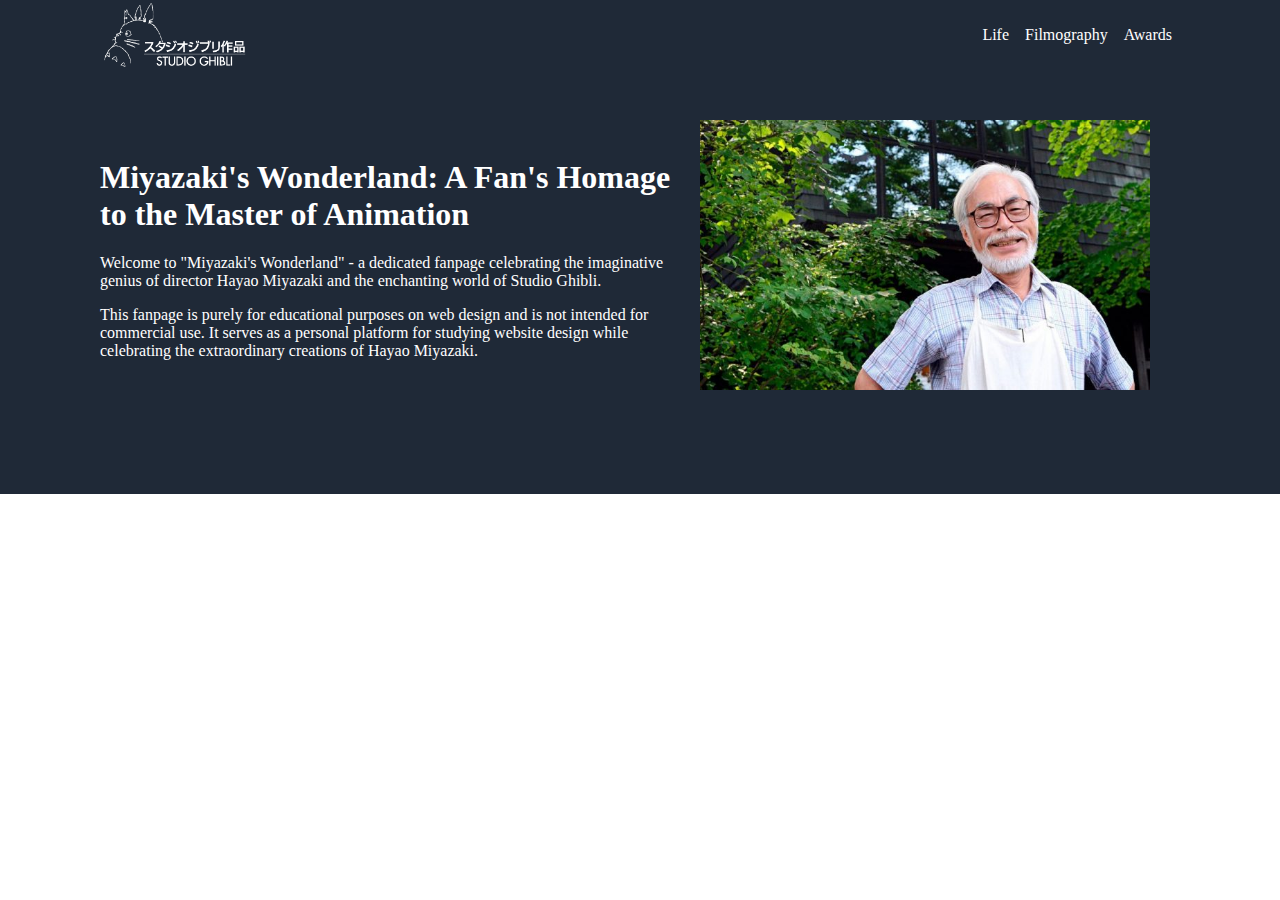
==== src/index.html @ a6648bbf "html and css for header and introduction" ====
<!DOCTYPE html>
<html lang="en">
<head>
    <meta charset="UTF-8">
    <meta name="viewport" content="width=device-width, initial-scale=1.0">
    <link rel="stylesheet" href="style.css">
    <title>Miyazaki's Wonderland</title>
</head>
<body>
    <div class="header">
        <img class="logo" src="../images/ghibli_logo.png" alt="Logo of studio ghibli">
        <div class="header-links">
            <li><a href="#">Life</a></li>
            <li><a href="#">Filmography</a></li>
            <li><a href="#">Awards</a></li>
        </div>
    </div>

    <div class="introduction">
        <div class="introduction-text">
            <h1>Miyazaki's Wonderland: A Fan's Homage to the Master of Animation</h1>
            <p>Welcome to "Miyazaki's Wonderland" - a dedicated fanpage celebrating the imaginative genius of director Hayao Miyazaki and the enchanting world of Studio Ghibli.</p>
            <p>This fanpage is purely for educational purposes on web design and is not intended for commercial use. It serves as a personal platform for studying website design while celebrating the extraordinary creations of Hayao Miyazaki.</p>            
        </div>
        <div class="introduction-picture">
            <img class="miyazaki-picture" src="../images/hayao_miyazaki.jpeg" alt="Picture of Hayao Miyazaki">
        </div>
    </div>

</body>
</html>
---- src/style.css ----
* {
    font-family: 'Roboto';
}

body {
    margin: 0;
}
.logo {
    width: 150px;
    color: white;
}

.header , .introduction {
    padding: 0px 100px
}

.header {
    display: flex;
    justify-content: space-between;
    align-items: center;
    background: #1f2937;
    padding-bottom: 50px;
}

.header-links {
    display: flex;
    list-style-type: none;
    margin: 0;
    padding: 0;
}

.header-links a {
    color: white;
    text-decoration: none;
    padding: 8px;
}

.introduction {
    display: flex;
    background: #1f2937;
    align-items: center;
    padding-bottom: 100px;
}

.introduction h1,p {
    color: white;
    width: 600px;
}

.miyazaki-picture {
    width: 450px;    
}
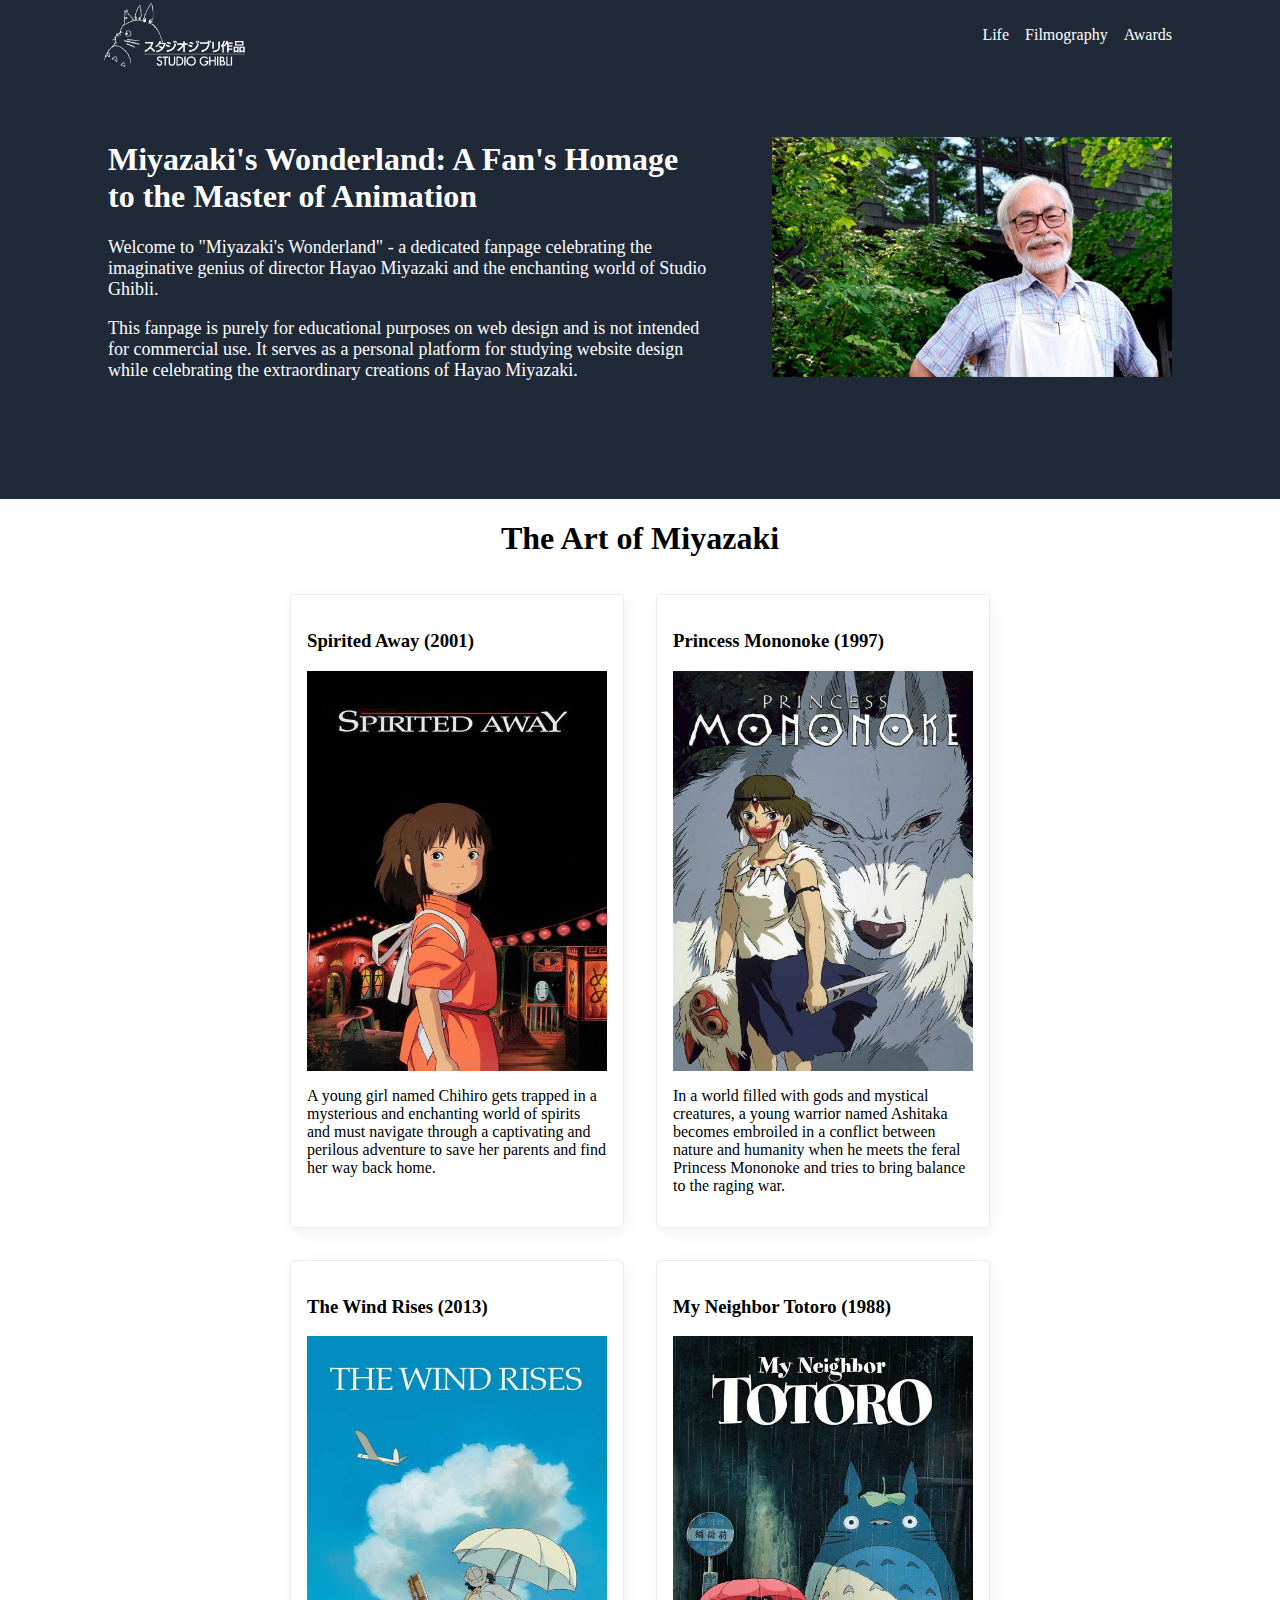
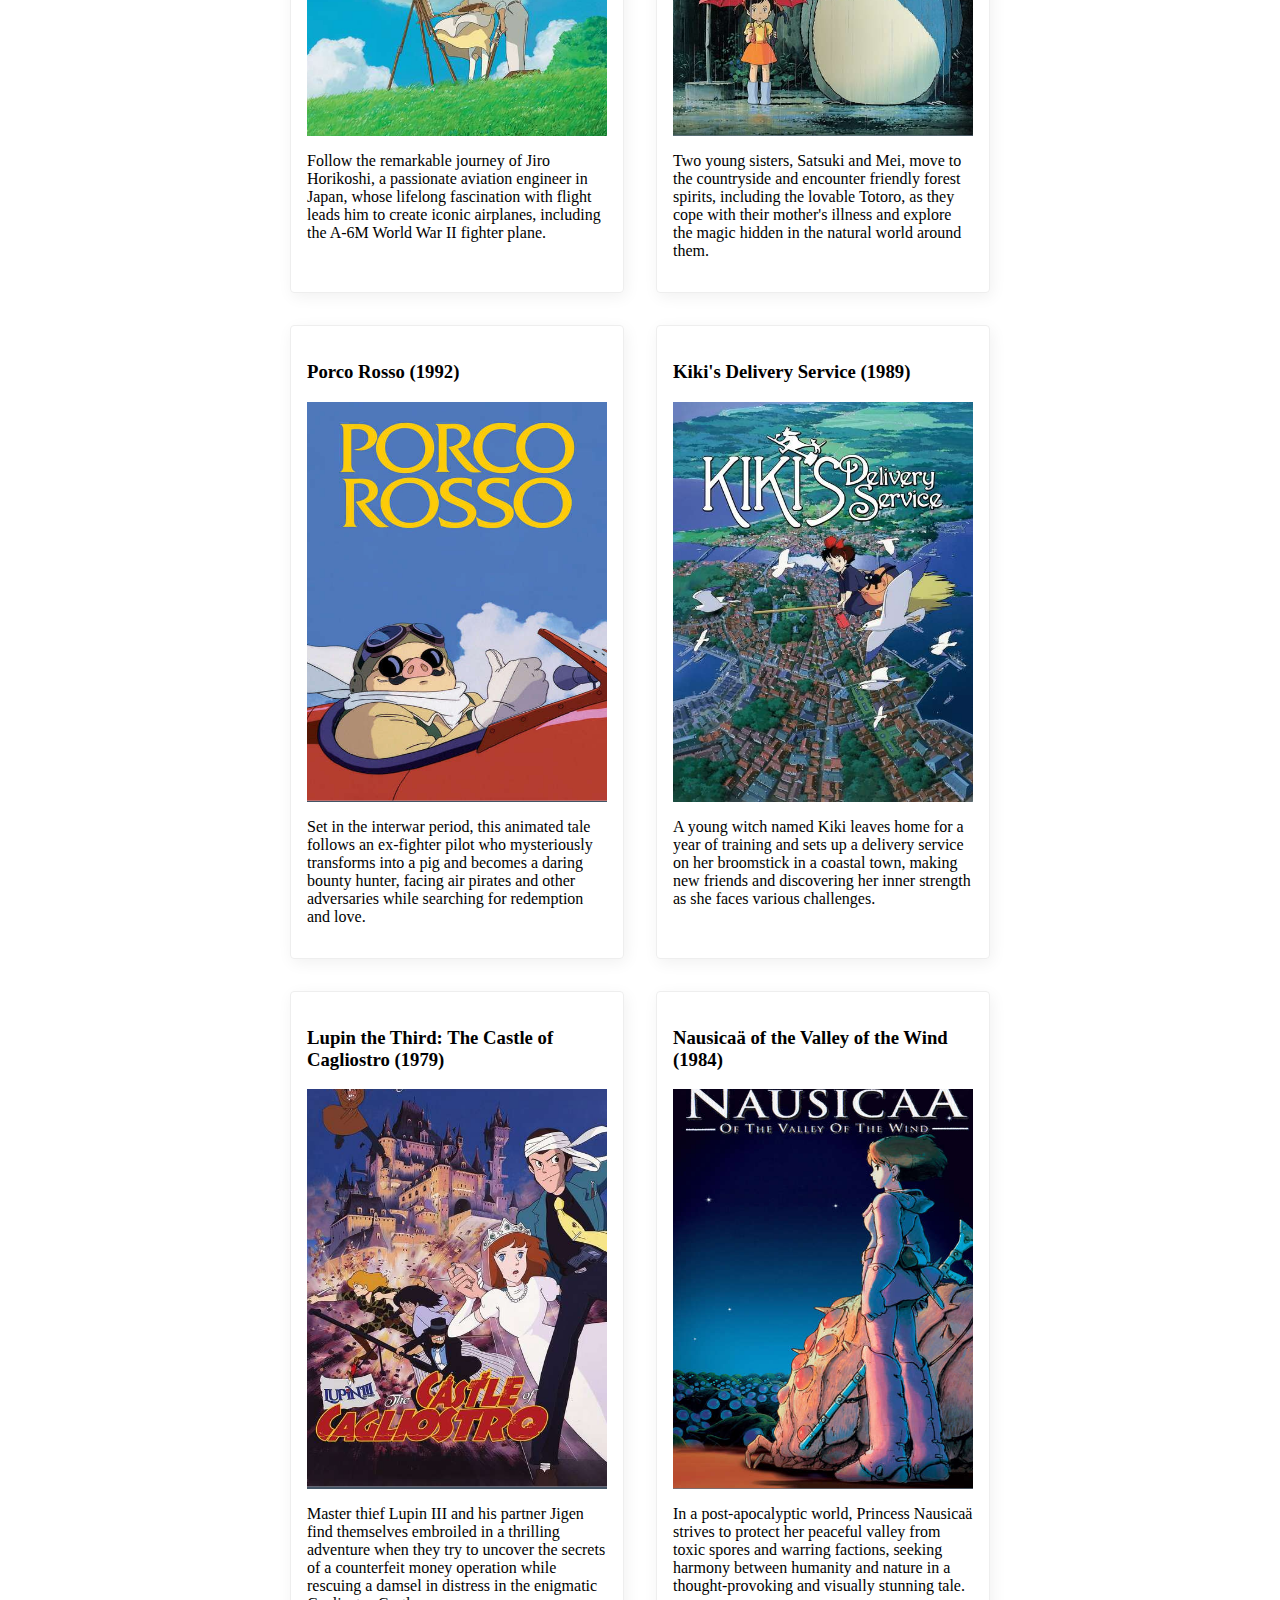
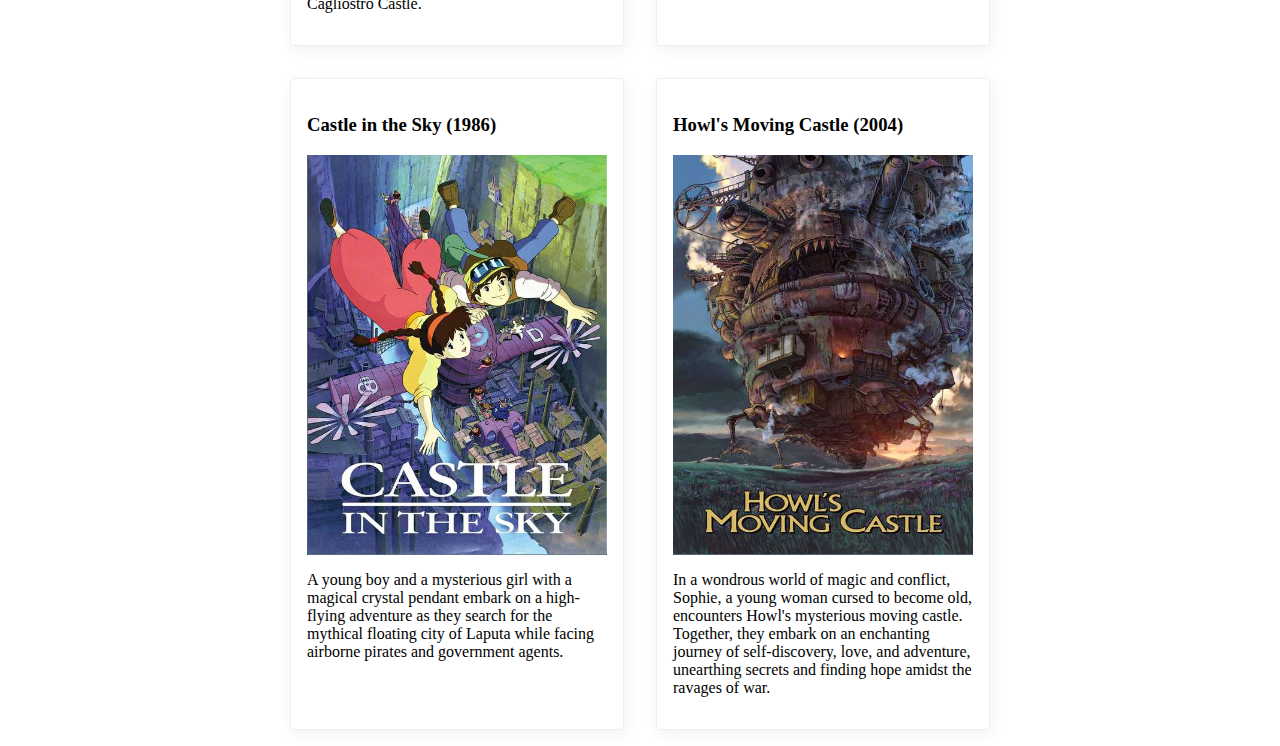
==== commit df045b3e: "Added movie showcase to page" ====
--- a/src/index.html
+++ b/src/index.html
@@ -27,5 +27,61 @@
         </div>
     </div>
 
+    <div class="content">
+        <h1>The Art of Miyazaki</h1>
+        <div class="movies">
+            <div class="movie-card">
+                <h3>Spirited Away (2001)</h3>
+                <img class="movie-poster" src="../images/spirited_away.png" alt="movie poster for Spirited Away">
+                <p>A young girl named Chihiro gets trapped in a mysterious and enchanting world of spirits and must navigate through a captivating and perilous adventure to save her parents and find her way back home.</p>
+            </div>
+            <div class="movie-card">
+                <h3>Princess Mononoke (1997)</h3>
+                <img class="movie-poster" src="../images/mononoke.png" alt="movie poster for Princess Mononoke">
+                <p>In a world filled with gods and mystical creatures, a young warrior named Ashitaka becomes embroiled in a conflict between nature and humanity when he meets the feral Princess Mononoke and tries to bring balance to the raging war.</p>
+            </div>
+            <div class="movie-card">
+                <h3>The Wind Rises (2013)</h3>
+                <img class="movie-poster" src="../images/wind_rises.png" alt="movie poster for The Wind Rises">
+                <p>Follow the remarkable journey of Jiro Horikoshi, a passionate aviation engineer in Japan, whose lifelong fascination with flight leads him to create iconic airplanes, including the A-6M World War II fighter plane.</p>
+            </div>
+        
+            <div class="movie-card">
+                <h3>My Neighbor Totoro (1988)</h3>
+                <img class="movie-poster" src="../images/totoro.png" alt="movie poster for My Neighbor Totoro">
+                <p>Two young sisters, Satsuki and Mei, move to the countryside and encounter friendly forest spirits, including the lovable Totoro, as they cope with their mother's illness and explore the magic hidden in the natural world around them.</p>
+            </div>
+            <div class="movie-card">
+                <h3>Porco Rosso (1992)</h3>
+                <img class="movie-poster" src="../images/porco_rosso.png" alt="movie poster for Porco Rosso">
+                <p>Set in the interwar period, this animated tale follows an ex-fighter pilot who mysteriously transforms into a pig and becomes a daring bounty hunter, facing air pirates and other adversaries while searching for redemption and love.</p>
+            </div>
+            <div class="movie-card">
+                <h3>Kiki's Delivery Service (1989)</h3>
+                <img class="movie-poster" src="../images/kiki.png" alt="movie poster for Kiki's Delivery Service">
+                <p>A young witch named Kiki leaves home for a year of training and sets up a delivery service on her broomstick in a coastal town, making new friends and discovering her inner strength as she faces various challenges.</p>
+            </div>
+            <div class="movie-card">
+                <h3>Lupin the Third: The Castle of Cagliostro (1979)</h3>
+                <img class="movie-poster" src="../images/lupin.png" alt="movie poster for Lupin the Third: The Castle of Cagliostro">
+                <p>Master thief Lupin III and his partner Jigen find themselves embroiled in a thrilling adventure when they try to uncover the secrets of a counterfeit money operation while rescuing a damsel in distress in the enigmatic Cagliostro Castle.</p>
+            </div>
+            <div class="movie-card">
+                <h3>Nausicaä of the Valley of the Wind (1984)</h3>
+                <img class="movie-poster" src="../images/nausciaa.png" alt="movie poster for Nausicaä of the Valley of the Wind">
+                <p>In a post-apocalyptic world, Princess Nausicaä strives to protect her peaceful valley from toxic spores and warring factions, seeking harmony between humanity and nature in a thought-provoking and visually stunning tale.</p>
+            </div>
+            <div class="movie-card">
+                <h3>Castle in the Sky (1986)</h3>
+                <img class="movie-poster" src="../images/castle_sky.png" alt="movie poster for Castle in the Sky">
+                <p>A young boy and a mysterious girl with a magical crystal pendant embark on a high-flying adventure as they search for the mythical floating city of Laputa while facing airborne pirates and government agents.</p>
+            </div>
+            <div class="movie-card">
+                <h3>Howl's Moving Castle (2004)</h3>
+                <img class="movie-poster" src="../images/howls_castle.png" alt="movie poster for Howl's Moving Castle">
+                <p>In a wondrous world of magic and conflict, Sophie, a young woman cursed to become old, encounters Howl's mysterious moving castle. Together, they embark on an enchanting journey of self-discovery, love, and adventure, unearthing secrets and finding hope amidst the ravages of war.</p>
+            </div>
+        </div>   
+    </div>
 </body>
 </html>--- a/src/style.css
+++ b/src/style.css
@@ -10,7 +10,7 @@
     color: white;
 }
 
-.header , .introduction {
+.header , .introduction, .content, .movies {
     padding: 0px 100px
 }
 
@@ -38,15 +38,48 @@
 .introduction {
     display: flex;
     background: #1f2937;
+    justify-content: center;
     align-items: center;
     padding-bottom: 100px;
+    gap: 64px;
 }
 
-.introduction h1,p {
+.introduction h1, .introduction p {
     color: white;
     width: 600px;
 }
 
+.introduction p {
+    font-size: 18px;
+}
+
 .miyazaki-picture {
-    width: 450px;    
+    width: 400px;    
+}
+
+.content {
+    display: flex;
+    flex-direction: column;
+    align-items: center;
+}
+
+.movies {
+    display: flex;
+    flex-wrap: wrap;
+    justify-content: center;
+}
+
+.movie-card {    
+    border: 1px solid #eee;
+    box-shadow: 2px 4px 16px rgba(0,0,0,.06);
+    border-radius: 4px;
+    width: 300px;
+    padding: 16px;
+    margin: 16px;
+    display: flex;
+    flex-direction: column;
+}
+
+.movie-poster {
+    height: 400px;
 }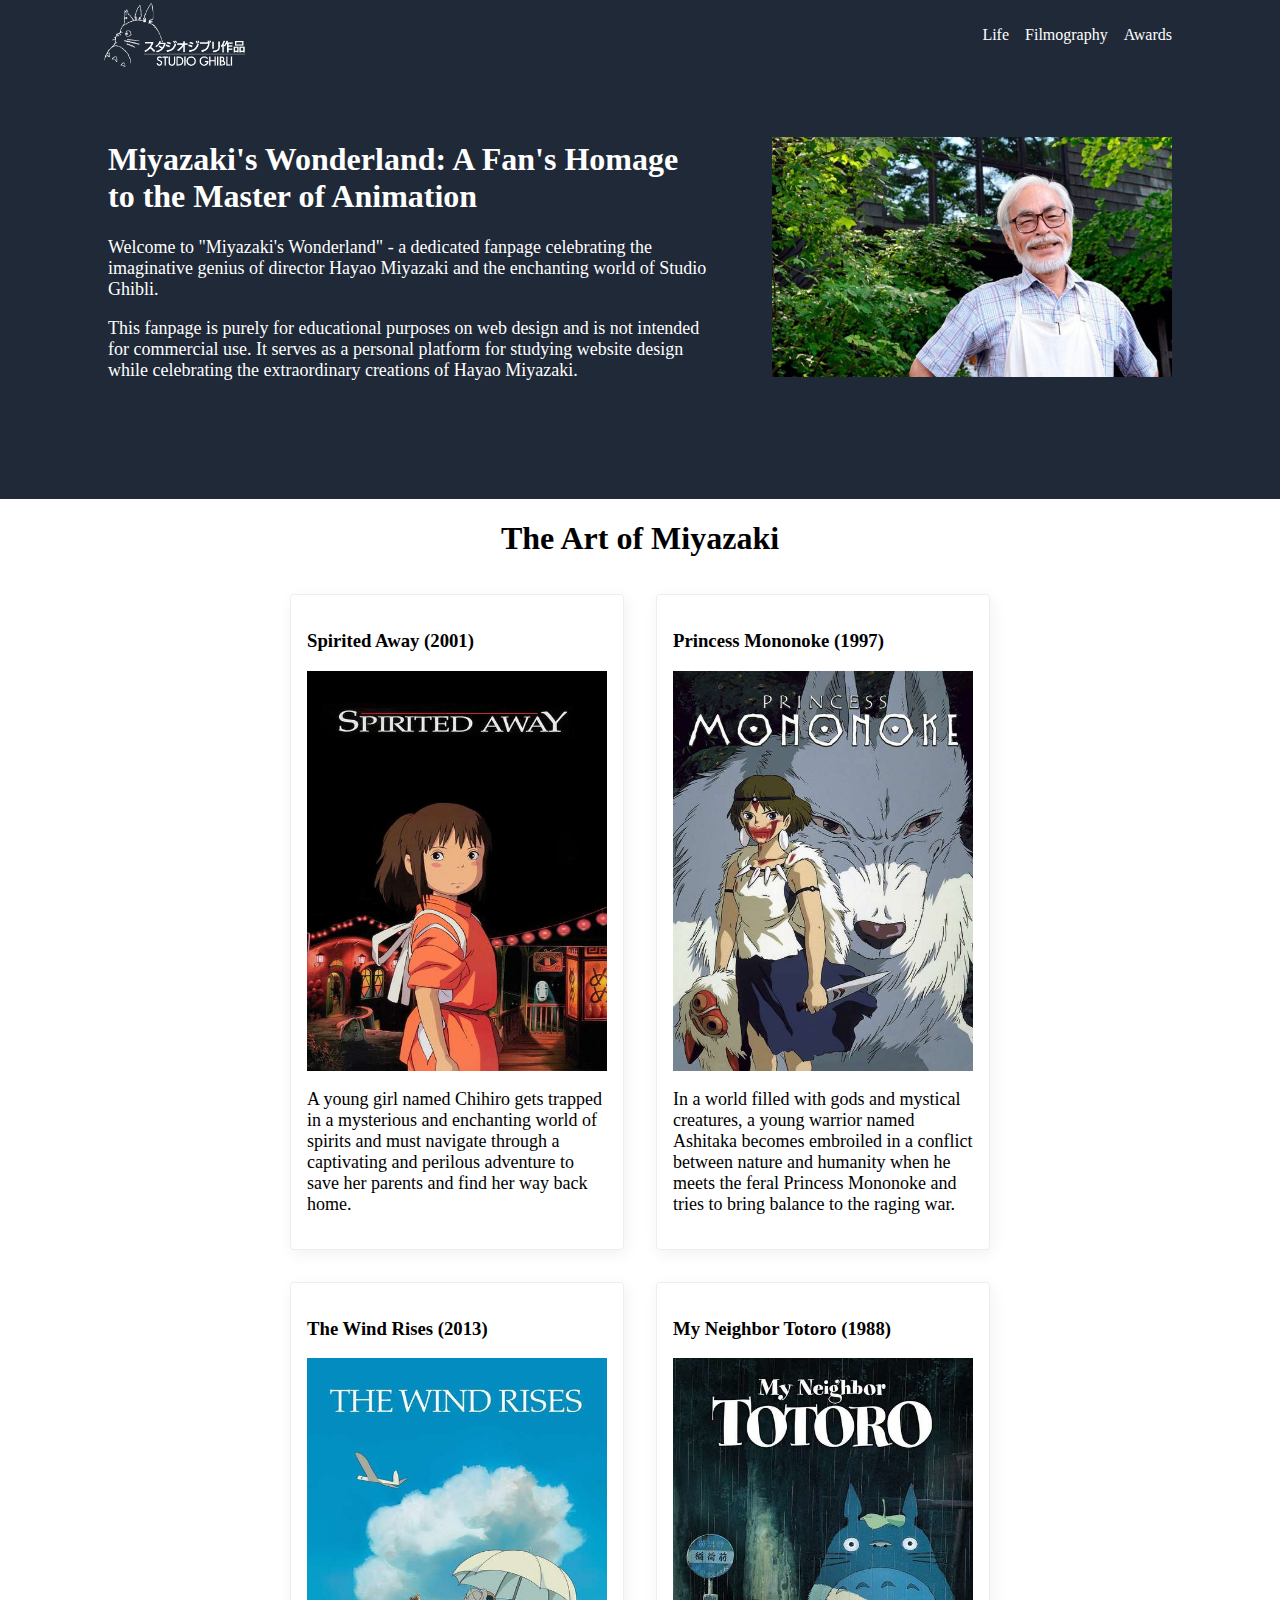
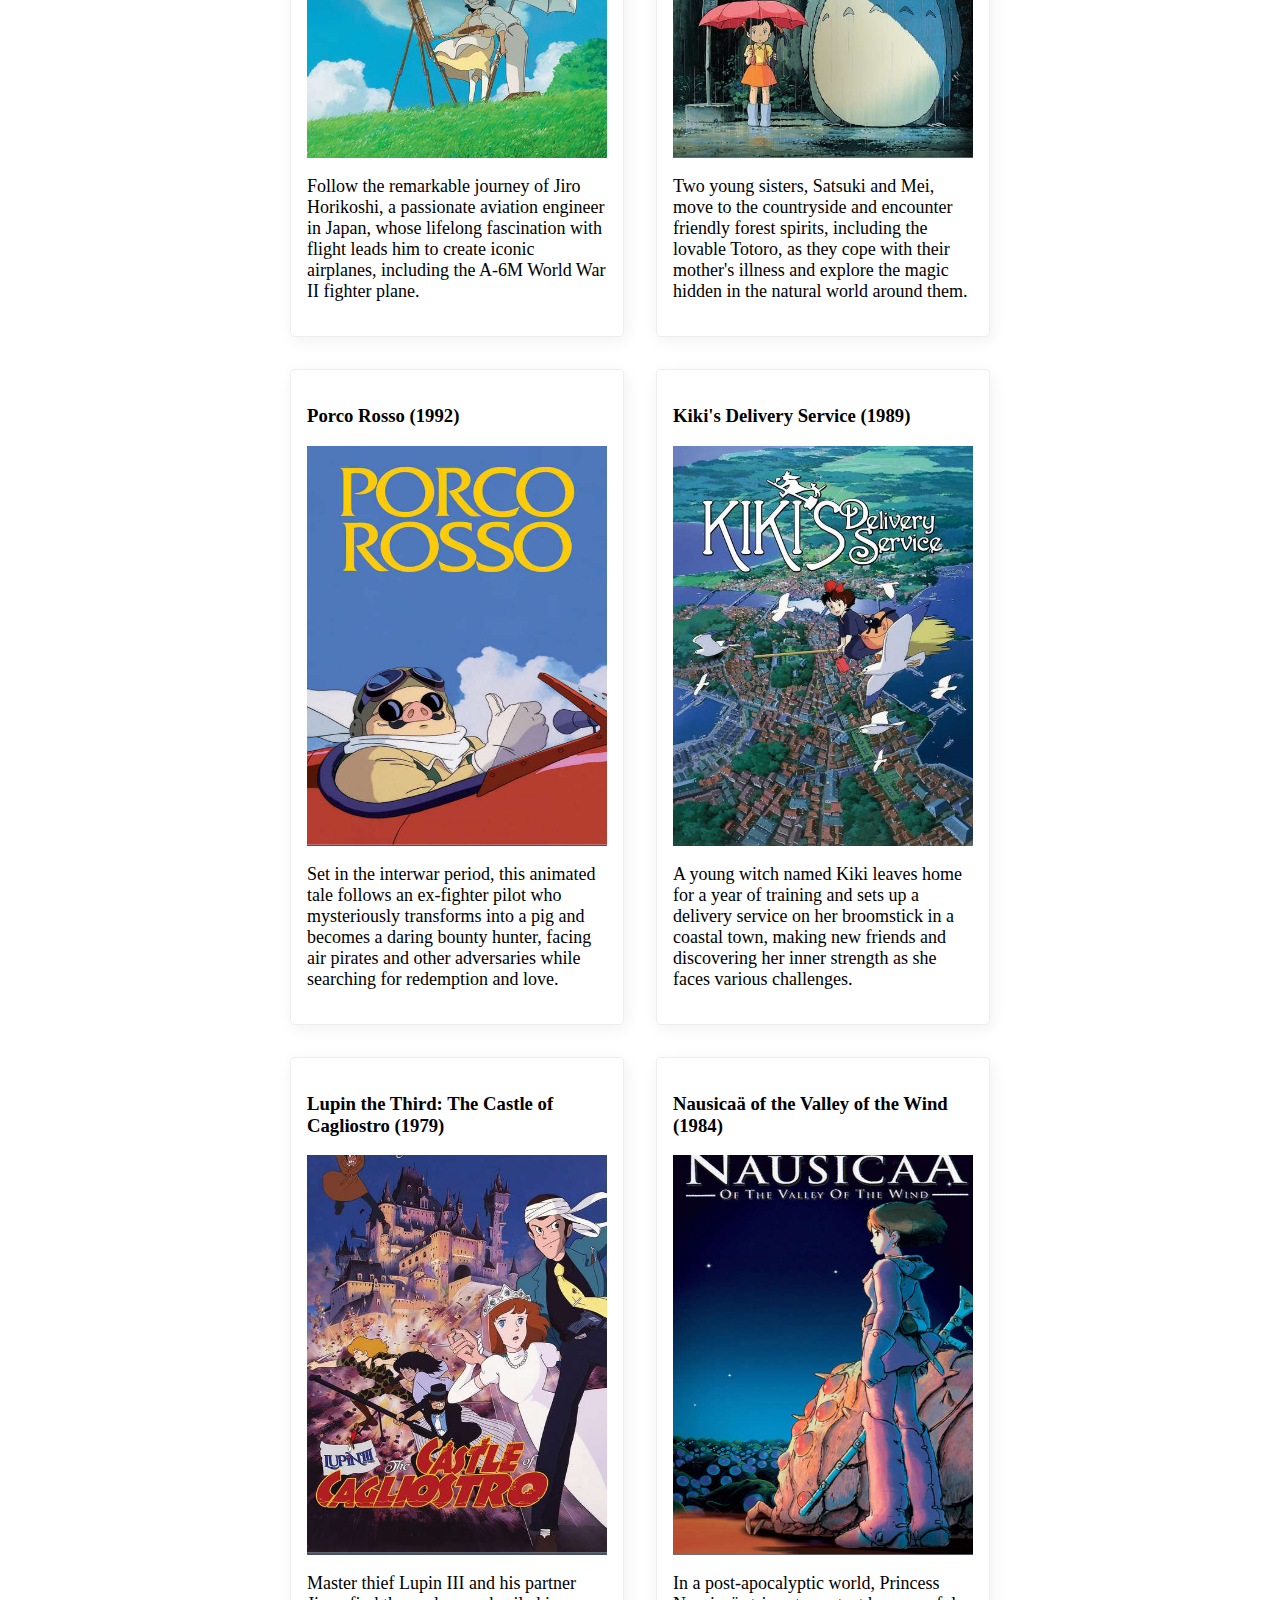
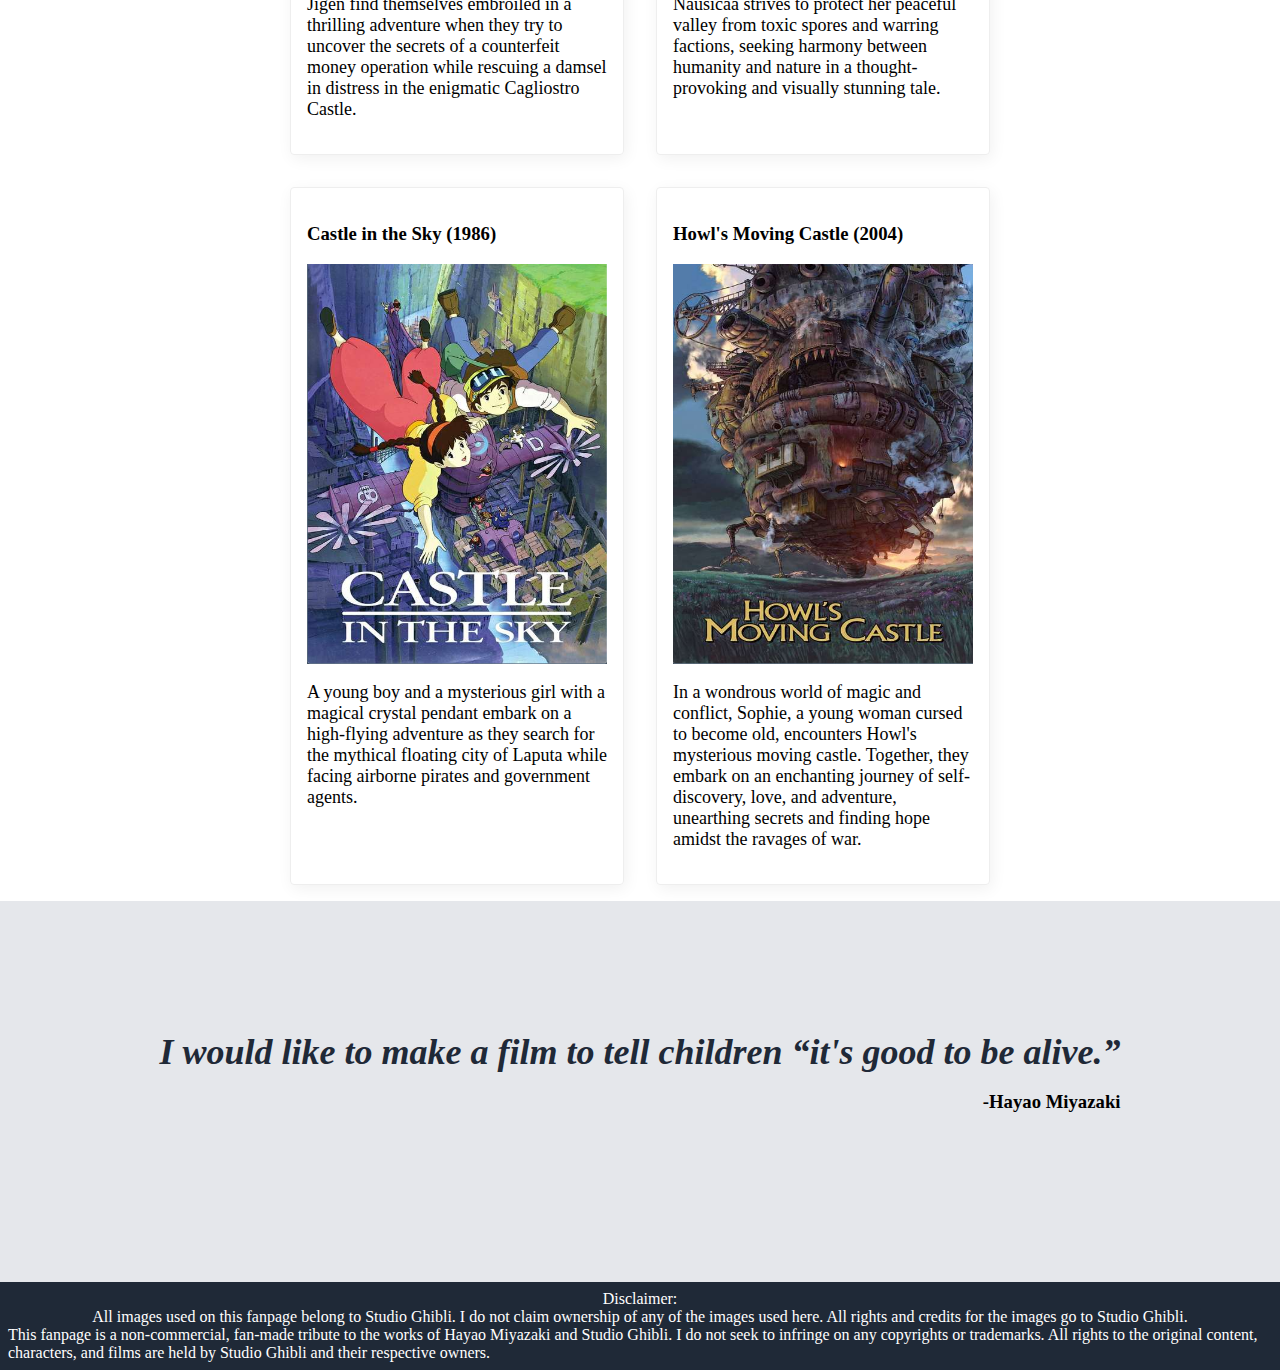
==== commit a4724f69: "Added quote and footer" ====
--- a/src/index.html
+++ b/src/index.html
@@ -81,7 +81,20 @@
                 <img class="movie-poster" src="../images/howls_castle.png" alt="movie poster for Howl's Moving Castle">
                 <p>In a wondrous world of magic and conflict, Sophie, a young woman cursed to become old, encounters Howl's mysterious moving castle. Together, they embark on an enchanting journey of self-discovery, love, and adventure, unearthing secrets and finding hope amidst the ravages of war.</p>
             </div>
-        </div>   
+        </div>
+    </div>
+
+    <div class="quote-part">
+        <div class="quote">
+            <h2>I would like to make a film to tell children “it's good to be alive.”</h2>
+            <h3>-Hayao Miyazaki</h3>
+        </div>
+    </div>
+
+    <div class="footer">
+        <p>Disclaimer:</p>
+        <p>All images used on this fanpage belong to Studio Ghibli. I do not claim ownership of any of the images used here. All rights and credits for the images go to Studio Ghibli.</p>
+        <p>This fanpage is a non-commercial, fan-made tribute to the works of Hayao Miyazaki and Studio Ghibli. I do not seek to infringe on any copyrights or trademarks. All rights to the original content, characters, and films are held by Studio Ghibli and their respective owners.</p>
     </div>
 </body>
 </html>--- a/src/style.css
+++ b/src/style.css
@@ -10,7 +10,7 @@
     color: white;
 }
 
-.header , .introduction, .content, .movies {
+.header , .introduction, .content, .movies , .quote-part{
     padding: 0px 100px
 }
 
@@ -63,6 +63,10 @@
     align-items: center;
 }
 
+.content p {
+    font-size: 18px;
+}
+
 .movies {
     display: flex;
     flex-wrap: wrap;
@@ -82,4 +86,43 @@
 
 .movie-poster {
     height: 400px;
+}
+
+.quote-part {
+    display: flex;
+    background-color: #e5e7eb;
+    justify-content: center;
+    align-items: center;
+    padding: 100px;
+    padding-bottom: 150px;
+}
+
+.quote {
+    display: flex;
+    flex-direction: column;
+}
+
+.quote h2 {
+    font-size: 36px;
+    font-style: italic;
+    color: #1f2937;
+    margin-bottom: 0px;
+}
+
+.quote h3 {
+    align-self: flex-end;
+}
+
+.footer {
+    display: flex;
+    flex-direction: column;
+    justify-content: center;
+    align-items: center;
+    background: #1f2937;
+    padding: 8px;
+}
+
+.footer * {
+    margin: 0;
+    color: white;
 }